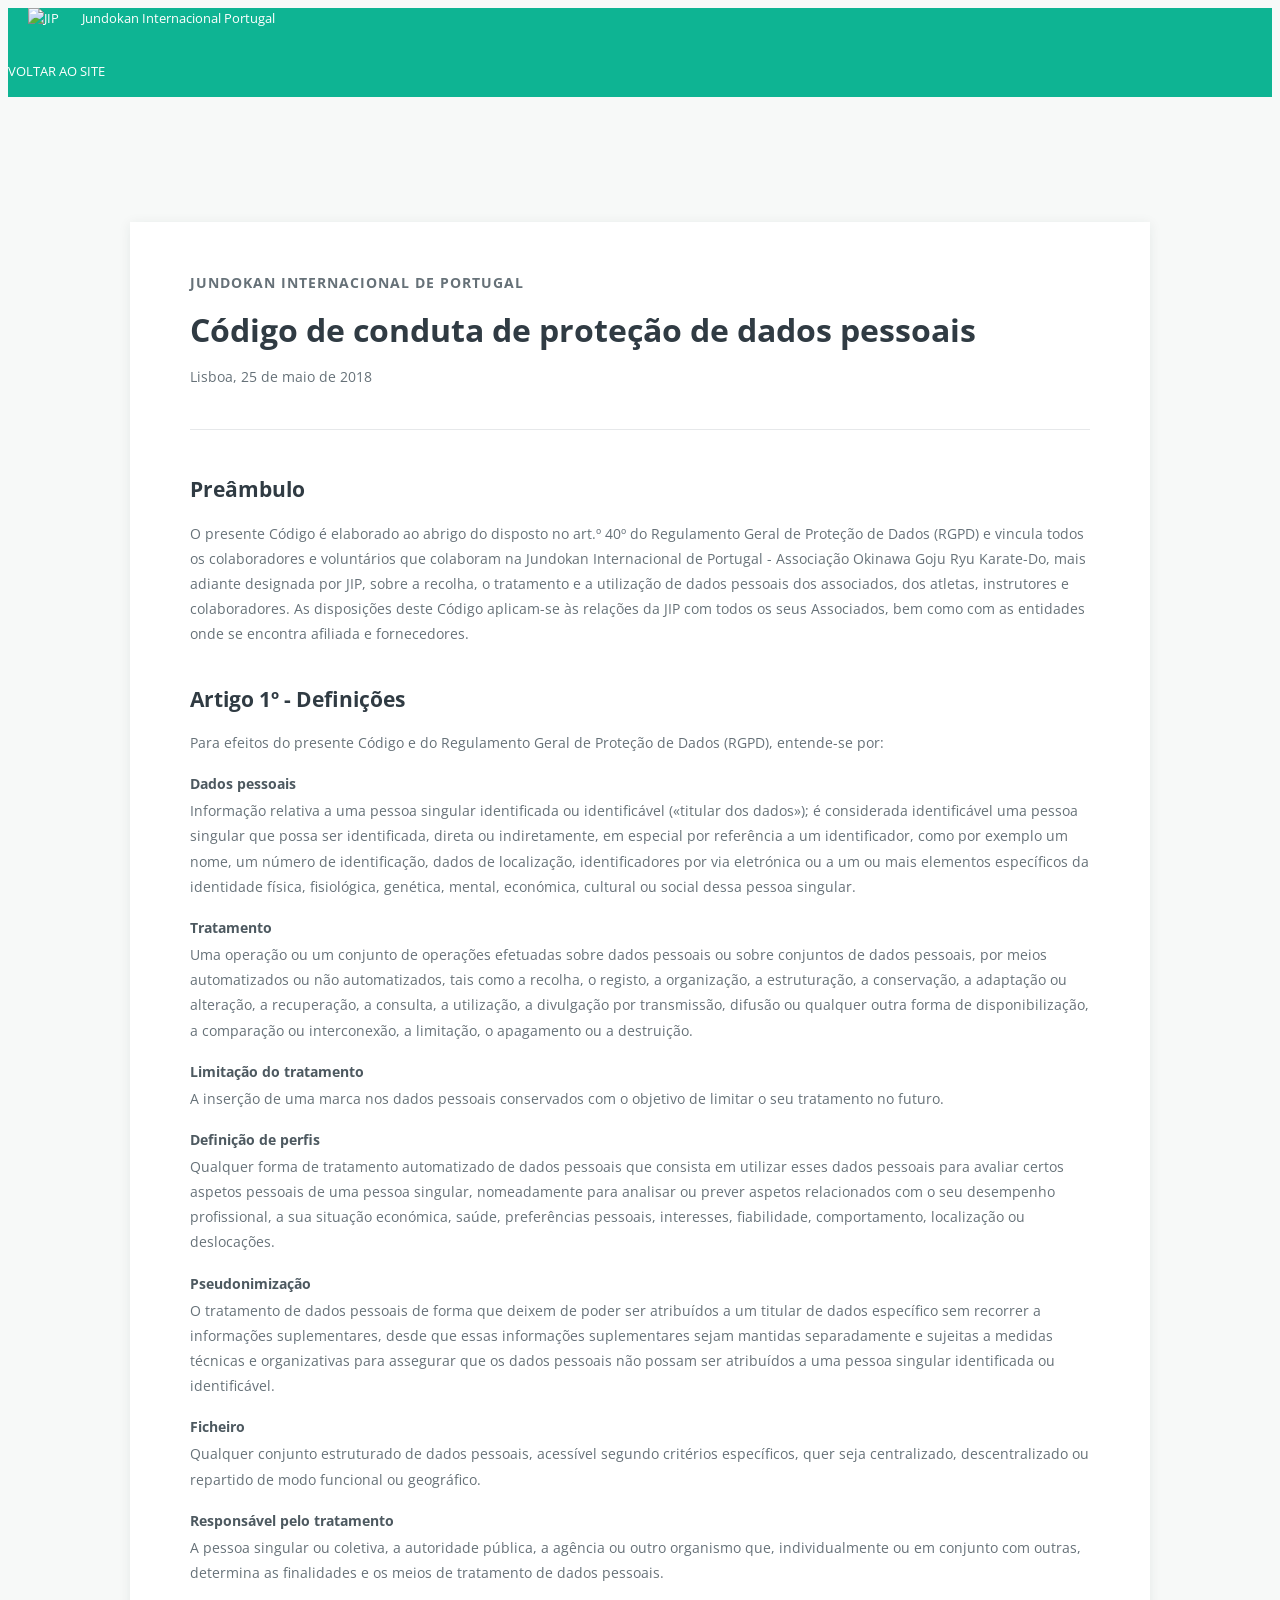
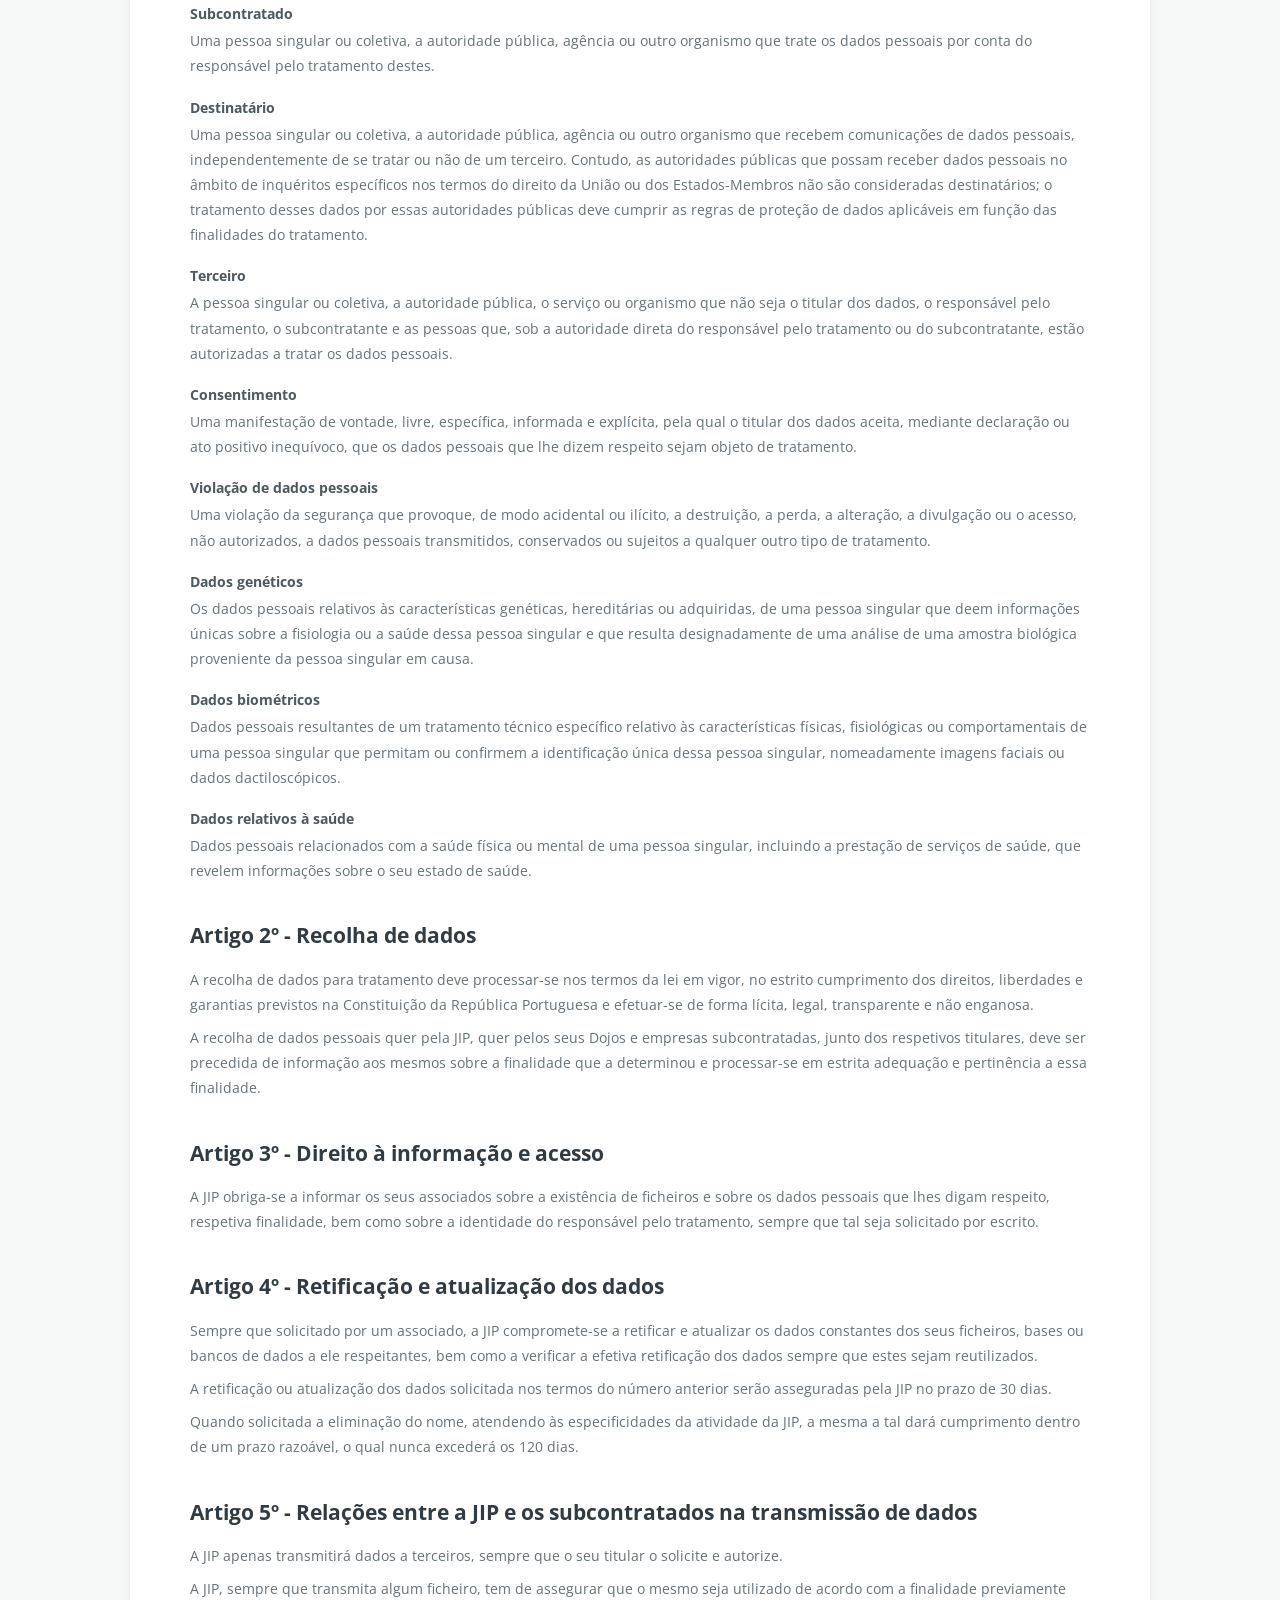
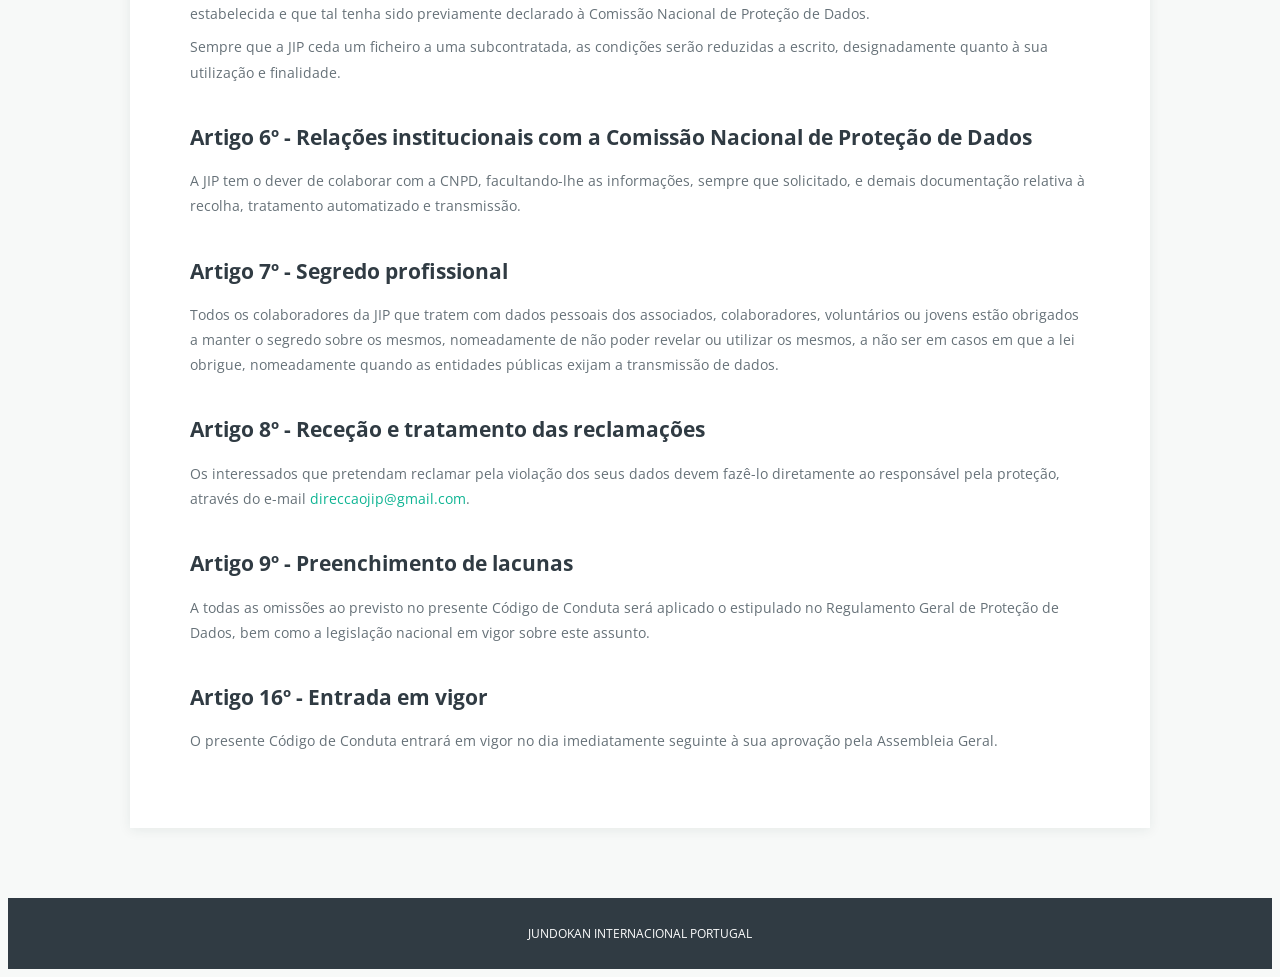
==== codigo-conduta.html @ b1f3dc52 "Update calendar and add policies" ====
<!DOCTYPE html>
<html lang="pt-PT">

<head>
    <meta charset="utf-8" />
    <meta http-equiv="X-UA-Compatible" content="IE=edge,chrome=1" />
    <meta name="viewport" content="width=device-width, initial-scale=1" />
    <meta name="description" content="Código de conduta de proteção de dados pessoais da Jundokan Internacional de Portugal." />
    <title>Código de conduta | Jundokan Internacional Portugal</title>
    <link rel="icon" href="img/favicon.jfif?format=80w" type="image/x-icon" />
    <link href="http://fonts.googleapis.com/css?family=Open+Sans:400,300,600,700,800" rel="stylesheet" type="text/css" />
    <link rel="stylesheet" href="css/font-awesome.min.css" />
    <link rel="stylesheet" href="css/bootstrap.min.css" />
    <link rel="stylesheet" href="css/normalize.min.css" />
    <link rel="stylesheet" href="css/main.css" />
</head>

<body class="privacy-page">
    <header id="navigation" class="navbar-fixed-top navbar">
        <div class="container">
            <div class="navbar-header">
                <a class="navbar-brand" href="index.html">
                    <h1 id="logo">
                        <img src="img/jundokan_logo_transparent.png" alt="JIP" style="height: 50px; margin-right: 20px;" />
                        <span>Jundokan Internacional Portugal</span>
                    </h1>
                </a>
            </div>
            <nav class="navbar-right privacy-nav" role="navigation">
                <a href="index.html"><i class="fa fa-arrow-left" aria-hidden="true"></i> Voltar ao site</a>
            </nav>
        </div>
    </header>

    <main class="privacy-content">
        <div class="container">
            <article class="privacy-document">
                <header class="privacy-heading">
                    <p class="privacy-kicker">Jundokan Internacional de Portugal</p>
                    <h2>Código de conduta de proteção de dados pessoais</h2>
                    <p class="privacy-updated">Lisboa, 25 de maio de 2018</p>
                </header>

                <h3>Preâmbulo</h3>
                <p>O presente Código é elaborado ao abrigo do disposto no art.º 40º do Regulamento Geral de Proteção de Dados (RGPD) e vincula todos os colaboradores e voluntários que colaboram na Jundokan Internacional de Portugal - Associação Okinawa Goju Ryu Karate-Do, mais adiante designada por JIP, sobre a recolha, o tratamento e a utilização de dados pessoais dos associados, dos atletas, instrutores e colaboradores. As disposições deste Código aplicam-se às relações da JIP com todos os seus Associados, bem como com as entidades onde se encontra afiliada e fornecedores.</p>

                <h3>Artigo 1º - Definições</h3>
                <p>Para efeitos do presente Código e do Regulamento Geral de Proteção de Dados (RGPD), entende-se por:</p>
                <dl>
                    <dt>Dados pessoais</dt>
                    <dd>Informação relativa a uma pessoa singular identificada ou identificável («titular dos dados»); é considerada identificável uma pessoa singular que possa ser identificada, direta ou indiretamente, em especial por referência a um identificador, como por exemplo um nome, um número de identificação, dados de localização, identificadores por via eletrónica ou a um ou mais elementos específicos da identidade física, fisiológica, genética, mental, económica, cultural ou social dessa pessoa singular.</dd>
                    <dt>Tratamento</dt>
                    <dd>Uma operação ou um conjunto de operações efetuadas sobre dados pessoais ou sobre conjuntos de dados pessoais, por meios automatizados ou não automatizados, tais como a recolha, o registo, a organização, a estruturação, a conservação, a adaptação ou alteração, a recuperação, a consulta, a utilização, a divulgação por transmissão, difusão ou qualquer outra forma de disponibilização, a comparação ou interconexão, a limitação, o apagamento ou a destruição.</dd>
                    <dt>Limitação do tratamento</dt>
                    <dd>A inserção de uma marca nos dados pessoais conservados com o objetivo de limitar o seu tratamento no futuro.</dd>
                    <dt>Definição de perfis</dt>
                    <dd>Qualquer forma de tratamento automatizado de dados pessoais que consista em utilizar esses dados pessoais para avaliar certos aspetos pessoais de uma pessoa singular, nomeadamente para analisar ou prever aspetos relacionados com o seu desempenho profissional, a sua situação económica, saúde, preferências pessoais, interesses, fiabilidade, comportamento, localização ou deslocações.</dd>
                    <dt>Pseudonimização</dt>
                    <dd>O tratamento de dados pessoais de forma que deixem de poder ser atribuídos a um titular de dados específico sem recorrer a informações suplementares, desde que essas informações suplementares sejam mantidas separadamente e sujeitas a medidas técnicas e organizativas para assegurar que os dados pessoais não possam ser atribuídos a uma pessoa singular identificada ou identificável.</dd>
                    <dt>Ficheiro</dt>
                    <dd>Qualquer conjunto estruturado de dados pessoais, acessível segundo critérios específicos, quer seja centralizado, descentralizado ou repartido de modo funcional ou geográfico.</dd>
                    <dt>Responsável pelo tratamento</dt>
                    <dd>A pessoa singular ou coletiva, a autoridade pública, a agência ou outro organismo que, individualmente ou em conjunto com outras, determina as finalidades e os meios de tratamento de dados pessoais.</dd>
                    <dt>Subcontratado</dt>
                    <dd>Uma pessoa singular ou coletiva, a autoridade pública, agência ou outro organismo que trate os dados pessoais por conta do responsável pelo tratamento destes.</dd>
                    <dt>Destinatário</dt>
                    <dd>Uma pessoa singular ou coletiva, a autoridade pública, agência ou outro organismo que recebem comunicações de dados pessoais, independentemente de se tratar ou não de um terceiro. Contudo, as autoridades públicas que possam receber dados pessoais no âmbito de inquéritos específicos nos termos do direito da União ou dos Estados-Membros não são consideradas destinatários; o tratamento desses dados por essas autoridades públicas deve cumprir as regras de proteção de dados aplicáveis em função das finalidades do tratamento.</dd>
                    <dt>Terceiro</dt>
                    <dd>A pessoa singular ou coletiva, a autoridade pública, o serviço ou organismo que não seja o titular dos dados, o responsável pelo tratamento, o subcontratante e as pessoas que, sob a autoridade direta do responsável pelo tratamento ou do subcontratante, estão autorizadas a tratar os dados pessoais.</dd>
                    <dt>Consentimento</dt>
                    <dd>Uma manifestação de vontade, livre, específica, informada e explícita, pela qual o titular dos dados aceita, mediante declaração ou ato positivo inequívoco, que os dados pessoais que lhe dizem respeito sejam objeto de tratamento.</dd>
                    <dt>Violação de dados pessoais</dt>
                    <dd>Uma violação da segurança que provoque, de modo acidental ou ilícito, a destruição, a perda, a alteração, a divulgação ou o acesso, não autorizados, a dados pessoais transmitidos, conservados ou sujeitos a qualquer outro tipo de tratamento.</dd>
                    <dt>Dados genéticos</dt>
                    <dd>Os dados pessoais relativos às características genéticas, hereditárias ou adquiridas, de uma pessoa singular que deem informações únicas sobre a fisiologia ou a saúde dessa pessoa singular e que resulta designadamente de uma análise de uma amostra biológica proveniente da pessoa singular em causa.</dd>
                    <dt>Dados biométricos</dt>
                    <dd>Dados pessoais resultantes de um tratamento técnico específico relativo às características físicas, fisiológicas ou comportamentais de uma pessoa singular que permitam ou confirmem a identificação única dessa pessoa singular, nomeadamente imagens faciais ou dados dactiloscópicos.</dd>
                    <dt>Dados relativos à saúde</dt>
                    <dd>Dados pessoais relacionados com a saúde física ou mental de uma pessoa singular, incluindo a prestação de serviços de saúde, que revelem informações sobre o seu estado de saúde.</dd>
                </dl>

                <h3>Artigo 2º - Recolha de dados</h3>
                <ol>
                    <li>A recolha de dados para tratamento deve processar-se nos termos da lei em vigor, no estrito cumprimento dos direitos, liberdades e garantias previstos na Constituição da República Portuguesa e efetuar-se de forma lícita, legal, transparente e não enganosa.</li>
                    <li>A recolha de dados pessoais quer pela JIP, quer pelos seus Dojos e empresas subcontratadas, junto dos respetivos titulares, deve ser precedida de informação aos mesmos sobre a finalidade que a determinou e processar-se em estrita adequação e pertinência a essa finalidade.</li>
                </ol>

                <h3>Artigo 3º - Direito à informação e acesso</h3>
                <p>A JIP obriga-se a informar os seus associados sobre a existência de ficheiros e sobre os dados pessoais que lhes digam respeito, respetiva finalidade, bem como sobre a identidade do responsável pelo tratamento, sempre que tal seja solicitado por escrito.</p>

                <h3>Artigo 4º - Retificação e atualização dos dados</h3>
                <ol>
                    <li>Sempre que solicitado por um associado, a JIP compromete-se a retificar e atualizar os dados constantes dos seus ficheiros, bases ou bancos de dados a ele respeitantes, bem como a verificar a efetiva retificação dos dados sempre que estes sejam reutilizados.</li>
                    <li>A retificação ou atualização dos dados solicitada nos termos do número anterior serão asseguradas pela JIP no prazo de 30 dias.</li>
                    <li>Quando solicitada a eliminação do nome, atendendo às especificidades da atividade da JIP, a mesma a tal dará cumprimento dentro de um prazo razoável, o qual nunca excederá os 120 dias.</li>
                </ol>

                <h3>Artigo 5º - Relações entre a JIP e os subcontratados na transmissão de dados</h3>
                <ol>
                    <li>A JIP apenas transmitirá dados a terceiros, sempre que o seu titular o solicite e autorize.</li>
                    <li>A JIP, sempre que transmita algum ficheiro, tem de assegurar que o mesmo seja utilizado de acordo com a finalidade previamente estabelecida e que tal tenha sido previamente declarado à Comissão Nacional de Proteção de Dados.</li>
                    <li>Sempre que a JIP ceda um ficheiro a uma subcontratada, as condições serão reduzidas a escrito, designadamente quanto à sua utilização e finalidade.</li>
                </ol>

                <h3>Artigo 6º - Relações institucionais com a Comissão Nacional de Proteção de Dados</h3>
                <p>A JIP tem o dever de colaborar com a CNPD, facultando-lhe as informações, sempre que solicitado, e demais documentação relativa à recolha, tratamento automatizado e transmissão.</p>

                <h3>Artigo 7º - Segredo profissional</h3>
                <p>Todos os colaboradores da JIP que tratem com dados pessoais dos associados, colaboradores, voluntários ou jovens estão obrigados a manter o segredo sobre os mesmos, nomeadamente de não poder revelar ou utilizar os mesmos, a não ser em casos em que a lei obrigue, nomeadamente quando as entidades públicas exijam a transmissão de dados.</p>

                <h3>Artigo 8º - Receção e tratamento das reclamações</h3>
                <p>Os interessados que pretendam reclamar pela violação dos seus dados devem fazê-lo diretamente ao responsável pela proteção, através do e-mail <a href="mailto:direccaojip@gmail.com">direccaojip@gmail.com</a>.</p>

                <h3>Artigo 9º - Preenchimento de lacunas</h3>
                <p>A todas as omissões ao previsto no presente Código de Conduta será aplicado o estipulado no Regulamento Geral de Proteção de Dados, bem como a legislação nacional em vigor sobre este assunto.</p>

                <h3>Artigo 16º - Entrada em vigor</h3>
                <p>O presente Código de Conduta entrará em vigor no dia imediatamente seguinte à sua aprovação pela Assembleia Geral.</p>
            </article>
        </div>
    </main>

    <footer class="privacy-footer">
        <div class="container">
            <p><a href="index.html">Jundokan Internacional Portugal</a></p>
        </div>
    </footer>
</body>

</html>
---- css/main.css ----
/* =================================== */
/*	Basic Style 
/* =================================== */

body {
    background-color: #fff;
    font-family: 'Open Sans', sans-serif;
    line-height: 21px;
	font-size: 13px;
    color: #6a737b;
}

ol, ul {
    margin: 0;
    padding: 0;
    list-style: none;
}

figure, p {
    margin: 0;
}

a {
    color: #fff;
	
    -webkit-transition: all .3s ease-in 0s;
       -moz-transition: all .3s ease-in 0s;
        -ms-transition: all .3s ease-in 0s;
         -o-transition: all .3s ease-in 0s;
            transition: all .3s ease-in 0s;
}

iframe {
    border: 0;
}

a, a:focus, a:hover {
    text-decoration: none;
    outline: 0;
}

a:focus, a:hover {
    color: #6CB670;
}

h1, h2, h3,
h4, h5, h6 {
	font-weight: normal;
	margin: 0;
}

.clear:before,
.clear:after {
    content: " ";
    display: table;
}
 
.clear:after {
   clear: both;
}
 
.clear {
   *zoom: 1;
}

span.color {
	color: #0feb9e;
}

body > section,
.footer {
	padding: 70px 0;
}

.sec-title {}

.sec-title h2 {
  color: #0eb493;
  font-size: 28px;
  font-weight: 800;
  text-transform: uppercase;
}

.sec-sub-title {
	margin: 35px 0 45px;
}

.sec-sub-title p {
	font-weight: 600;
	line-height: 24px;
	font-size: 18px;
	color: #5b646e;
}

.devider {
  margin-top: 30px;
}

.devider i {
  color: #cccccc;
}

.devider:before,
.devider:after {
  content: "______________________";
  color: #e6e8ea;
  position: relative;
  bottom: 6px;
}

.devider:before {
  right: 10px;
}

.devider:after {
  left: 10px;
}

.mb50 {
	margin-bottom: 50px;
}

#preloader {
  background-color: #fff;
  height: 100%;
  position: fixed;
  width: 100%;
  z-index: 1100;
}

#preloader > img {
  left: 47%;
  position: absolute;
  top: 48%;
}


/*=========================================
	Header
==========================================*/

#navigation {
  background-color: rgba(14, 180, 147, 0.1);
  border: 0 none;
  margin: 0;
  
    -webkit-transition: background-color 800ms linear;
       -moz-transition: background-color 800ms linear;
	    -ms-transition: background-color 800ms linear;
         -o-transition: background-color 800ms linear;
			transition: background-color 800ms linear;
}

.navbar-toggle i {
	color: #fff;
}

.navbar-brand {
  padding: 0;
}

.navbar-nav li a {
	border-top: 1px solid transparent;
}

.navbar-nav li a.current,
.navbar-nav li a:focus,
.navbar-nav li a:hover {
	background-color: transparent;
	border-top: 1px solid #32B0EE;
	color: #fff;
}

#logo {
    font-size: 1em;
    margin: 0px 20px;
}


/*=========================================
	Slider
==========================================*/

#slider {
	padding: 0;
}

#slider .carousel-inner .item {
  background-size: cover;
  background-position: center;
}

.carousel-caption {
  top: 30%;
}

.carousel-caption h2 {
  font-size: 62px;
  font-weight: 300;
}

.carousel-caption h2 span {
  font-weight: 800;
}

.carousel-caption h3 {
  font-size: 48px;
  font-weight: 300;
  margin: 6px 0 20px;
}

.carousel-caption p {
  color: #fff;
  font-size: 18px;
  font-weight: 300;
}

.carousel-caption p:before,
.carousel-caption p:after {
color: #0feb9e;
content: "___";
position: relative;
top: -8px;
}

.carousel-caption p:before {
  right: 20px;
}

.carousel-caption p:after {
  left: 20px;
}

.social-links {
  margin-top: 5%;
}

.social-links li {
	display: inline-block;
}

.social-links li a {
  color: rgba(255, 255, 255, 0.3);
  display: block;
  margin: 0 6px;
}

.social-links li a:hover {
  color: #fff;
}

.fancybox-overlay a {
  color: rgba(20, 20, 20, 1);
  margin: 0 6px;
}

.fancybox-overlay a:hover {
  color: #0eb493;
}

.carousel-indicators {
  bottom: 10px;
  left: inherit;
  margin: 0;
  right: 30px;
  top: 49%;
  width: 0;
}

.carousel-indicators li {
  border: 1px solid rgba(255, 255, 255, 0.3);
  height: 8px;
  width: 8px;
}

.carousel-indicators .active {
  height: 8px;
  width: 8px;
}



/*=========================================
	Features
==========================================*/

.features {
  background-color: #f4f7f9;
}

.owl-controls {
  bottom: -45px;
  margin-top: 10px;
  position: relative;
  text-align: center;
}

.owl-controls .owl-page {
  display: inline-block;
}

.owl-controls .owl-page span {
  border: 1px solid #C7CED3;
  border-radius: 20px;
  display: block;
  height: 8px;
  margin: 5px 4px;
  width: 8px;
}

.owl-controls .owl-page.active span {
  background: #062033;
  border: 0;
}

.service-icon {
  border: 1px solid #0eb493;
  border-radius: 50%;
  color: #0eb493;
  float: left;
  padding: 10px 13px;
}

.service-desc {
  margin-left: 70px;
  position: relative;
  top: 5px;
}

.service-desc h3 {
  color: #062033;
  font-size: 20px;
  font-weight: 600;
  margin-bottom: 25px;
}




/*=========================================
	Our Dojos
==========================================*/


.project-wrapper {
  display: flex;
  flex-wrap: wrap;
  justify-content: center;
  gap: 10px;
}

#dojos .project-wrapper .work-item {
   flex: 0 0 40%;
}

#history .project-wrapper .work-item {
  flex: 0 0 22%;
}

.work-filter {
  margin-bottom: 35px;
}

.work-filter ul li {
    display: inline-block;
}

.work-filter ul li a {
  color: #062033;
  display: block;
  font-size: 14px;
  font-weight: 700;
  padding: 5px 17px;
  border-radius: 6px;
  text-transform: capitalize;
}

.work-filter ul li a:hover,
.work-filter ul li a.active {
  background-color: #0eb493;
  border-radius: 6px;
  color: #fff;
  padding: 5px 17px;
}

.mix {
    display: none;
}

.work-item {
    float: left;
    width: 25%;
    position: relative;
}

.work-item > img {
  display: block;
  height: auto;
  width: 100%;
}

.overlay {
	background-color: rgba(14,180,147,.9);
	text-align: center;
	position: absolute;
	left: 0;
	top: 0;
	width: 100%;
	height: 100%;
	color: #fff;
	
	opacity: 0;
	filter: alpha(opacity=0);
	
	-webkit-transition: all 450ms ease-out 0s;	
	   -moz-transition: all 450ms ease-out 0s;
		 -o-transition: all 450ms ease-out 0s;
		    transition: all 450ms ease-out 0s;
		  
	-webkit-transform: rotateY(180deg) scale(0.5,0.5);
	   -moz-transform: rotateY(180deg) scale(0.5,0.5);
		-ms-transform: rotateY(180deg) scale(0.5,0.5);
		 -o-transform: rotateY(180deg) scale(0.5,0.5);
			transform: rotateY(180deg) scale(0.5,0.5);
}

.work-item:hover .overlay {
	opacity: 1;
	filter: alpha(opacity=100);
	
	-webkit-transform: rotateY(0deg) scale(1,1);
	   -moz-transform: rotateY(0deg) scale(1,1);
		-ms-transform: rotateY(0deg) scale(1,1);
		 -o-transform: rotateY(0deg) scale(1,1);
		    transform: rotateY(0deg) scale(1,1);
}

.work-item .overlay a {
  border: 1px solid #fff;
  border-radius: 50%;
  display: inline-block;
  margin-top: 4%;
  padding: 7px 10px;
}

.work-item .overlay a:hover {
  color: #fff;
}

.work-item .overlay h4 {
  font-size: 18px;
  font-weight: 700;
  line-height: 24px;
  margin: 20px 0 8px;
}

.work-item .overlay p {
  font-size: 14px;
  line-height: 24px;
}


.fancybox-wrap .social-links {
  margin: 10px 20px;
}

.social-links li a {
  background-color: #0d7c67;
  color: #fff;
  height: 42px;
  padding: 10px 0 0;
  width: 42px;
}

/*=========================================
	Our Team Member
==========================================*/

.member-thumb {
  width: 273px;
  margin: 0 auto;
  position: relative;
}

.member-thumb .overlay h5 {
  font-size: 16px;
  font-weight: 700;
  line-height: 24px;
  margin: 10px 0;
}

.member-thumb .overlay {
	font-size: 16px;
	padding: 20px;
	line-height: 24px;
}

.team-member {
  margin-bottom: 20px;
}

.team-member h4 {
  color: #062033;
  font-size: 18px;
  font-weight: 600;
  line-height: 24px;
  margin: 15px 0 8px;
}

.member-thumb:hover .overlay {
	cursor: pointer;
	opacity: 1;
	filter: alpha(opacity=100);
	
	-webkit-transform: rotateY(0deg) scale(1,1);
	   -moz-transform: rotateY(0deg) scale(1,1);
		-ms-transform: rotateY(0deg) scale(1,1);
		 -o-transform: rotateY(0deg) scale(1,1);
		    transform: rotateY(0deg) scale(1,1);
}

.team-member:hover h4 {
  color: #0eb493;
}

.team-member .social-links {
  margin-top: 10px;
}



.team-member .social-links li a, .work-item  .social-links li a {
  background-color: #0d7c67;
  color: #fff;
  height: 42px;
  padding: 10px 0 0;
  width: 42px;
}


/*=========================================
	Some fun facts
==========================================*/

#facts {
	background-image: url("../img/parallax/fundo.jpeg");
	background-color: rgba(6,32,51,.8);
	background-attachment: fixed !important;
	background-position: center center;
	background-repeat: no-repeat;
	background-size: cover;
	padding: 0;
}

.facts .devider:before,
.facts .devider:after {
	color: #737C85;
}

.facts .devider i {
	color: #fff;
}

.parallax-overlay {
	background-color: rgba(6,32,51,.8);
	padding: 70px 0;
}

.counters-item {
  color: #fff;
}

.counters-item i {
  border: 1px solid #737C85;
  border-radius: 50%;
  color: #fff;
  display: inline-block;
  height: 120px;
  margin: 0 0 35px;
  padding: 40px 0 0;
  width: 120px;
}

.counters-item strong {
  display: block;
  font-size: 60px;
  font-weight: 600;
  line-height: 60px;
}

.counters-item p {
  font-size: 18px;
  line-height: 24px;
  margin-top: 15px;
  text-transform: uppercase;
}

/*=========================================
	Calendar
==========================================*/

.calendar {
  max-width: 90%;
    margin: 0 auto;
}

/*=========================================
	Contact Us
==========================================*/

.contact {
	padding-bottom: 0;
}

.contact-address h3 {
  color: #062033;
  font-size: 22px;
  line-height: 32px;
  margin-bottom: 25px;
}

.contact-address p {
  line-height: 24px;
}

.contact-form {}

.contact-form h3 {
  color: #062033;
  font-size: 24px;
  font-weight: 700;
  line-height: 32px;
  margin-bottom: 25px;
}

.contact-form .input-group {
  width: 100%;
}

.contact-form .form-control {
  border-color: -moz-use-text-color -moz-use-text-color #cccccc;
  border-radius: 0;
  border-style: none none solid;
  border-width: 0 0 1px;
  box-shadow: none;
  margin-bottom: 10px;
}

/* Privacy policy */
.privacy-page {
  background-color: #f7f9f8;
}

.privacy-page #navigation {
  background-color: #0eb493;
}

.privacy-nav {
  padding-top: 17px;
}

.privacy-nav a {
  display: inline-block;
  padding: 15px 0;
  color: #fff;
  font-size: 13px;
  text-transform: uppercase;
}

.privacy-content {
  padding: 125px 0 70px;
}

.privacy-document {
  max-width: 900px;
  margin: 0 auto;
  padding: 48px 60px 60px;
  background: #fff;
  box-shadow: 0 2px 12px rgba(30, 55, 48, 0.08);
}

.privacy-heading {
  margin-bottom: 45px;
  padding-bottom: 25px;
  border-bottom: 1px solid #e6e8ea;
}

.privacy-kicker {
  margin-bottom: 12px;
  color: #0eb493;
  font-size: 12px;
  font-weight: 700;
  letter-spacing: 1px;
  text-transform: uppercase;
}

.privacy-heading h2 {
  color: #303b43;
  font-size: 32px;
  font-weight: 700;
  line-height: 1.25;
}

.privacy-updated {
  margin-top: 14px;
  color: #8a949a;
  font-size: 12px;
}

.privacy-document h3 {
  margin: 38px 0 17px;
  color: #303b43;
  font-size: 21px;
  font-weight: 700;
  line-height: 1.35;
}

.privacy-document h4 {
  margin: 26px 0 10px;
  color: #4d5960;
  font-size: 16px;
  font-weight: 700;
  line-height: 1.4;
}

.privacy-document p,
.privacy-document li,
.privacy-document dd {
  color: #667178;
  font-size: 14px;
  line-height: 1.8;
}

.privacy-document p {
  margin-bottom: 15px;
}

.privacy-document ul {
  margin: 8px 0 18px 20px;
  padding-left: 18px;
  list-style: disc;
}

.privacy-document li {
  margin-bottom: 8px;
}

.privacy-document a {
  color: #0eb493;
}

.privacy-document dl {
  margin: 12px 0 22px;
}

.privacy-document dt {
  margin-top: 18px;
  color: #4d5960;
  font-size: 14px;
  font-weight: 700;
}

.privacy-document dd {
  margin: 4px 0 0;
}

.privacy-footer {
  padding: 25px 0;
  background-color: #303b43;
  text-align: center;
}

.privacy-footer a {
  color: #fff;
  font-size: 12px;
  text-transform: uppercase;
}

@media (max-width: 767px) {
  .privacy-page .navbar-brand {
    max-width: 72%;
  }

  .privacy-page #logo span {
    display: none;
  }

  .privacy-page #logo img {
    margin-right: 0 !important;
  }

  .privacy-nav {
    padding-top: 8px;
  }

  .privacy-nav a {
    padding: 12px 15px;
  }

  .privacy-content {
    padding: 100px 0 35px;
  }

  .privacy-document {
    padding: 30px 22px 38px;
  }

  .privacy-heading h2 {
    font-size: 26px;
  }
}

.contact-form .input-field {
  width: 48%;
  float: left;
  margin-right: 4%;
}

.contact-form .input-field:last-child {
  margin-right: 0;
}

.contact-form .form-control.error {
border-bottom-color: #c0392b;
}

label.error {
  color: #c0392b;
  font-weight: normal;
  text-transform: capitalize;
}

.contact-form #form-submit {
  background: url("../img/envelop.png") no-repeat scroll 0 15px transparent;
  border: 0 none;
  color: #000;
  font-size: 16px;
  line-height: 24px;
  padding: 10px;
  text-align: right;
  width: 150px;
}

.footer-social {
  margin-top: 17px;
}

.footer-social li a {
  color: #cdd2d6;
  display: block;
  margin-bottom: 10px;
}

#map_canvas {
  height: 215px;
  width: 100%;
}



/*=========================================
	Contact Us
==========================================*/


.footer {
  background-color: #1ea78d;
  border-top: 5px solid #062033;
  color: #fff;
}

.footer a:hover {
  color: #062033;
}

.footer h6 {
  font-size: 14px;
  font-weight: 700;
  line-height: 24px;
  margin-bottom: 30px;
}

.about-us p {
  line-height: 24px;
}

.footer-single .subscribe {
  margin-bottom: 15px;
  position: relative;
}

.subscribe #subscribe {
  background-color: transparent;
  border: 2px solid #fff;
  border-radius: 2px;
  height: 40px;
  text-indent: 10px;
  width: 100%;
}

.subscribe #subs {
  background-color: transparent;
  border: 0 none;
  font-size: 24px;
  position: absolute;
  right: 0;
  top: 6px;
}

.footer-single {
  line-height: 24px;
}

.footer-single ul {
  }

.footer-single li {
  line-height: 32px;
}

.footer-single p i {
  margin: 0 10px;
}

.credit a {
  color: #062033;
}

.credit a:hover {
  color: #fff;
}

.copyright {
  color: #fff;
  margin-top: 100px;
}

#back-top {
  bottom: 20px;
  position: fixed;
  right: 25px;
  z-index: 9;
}
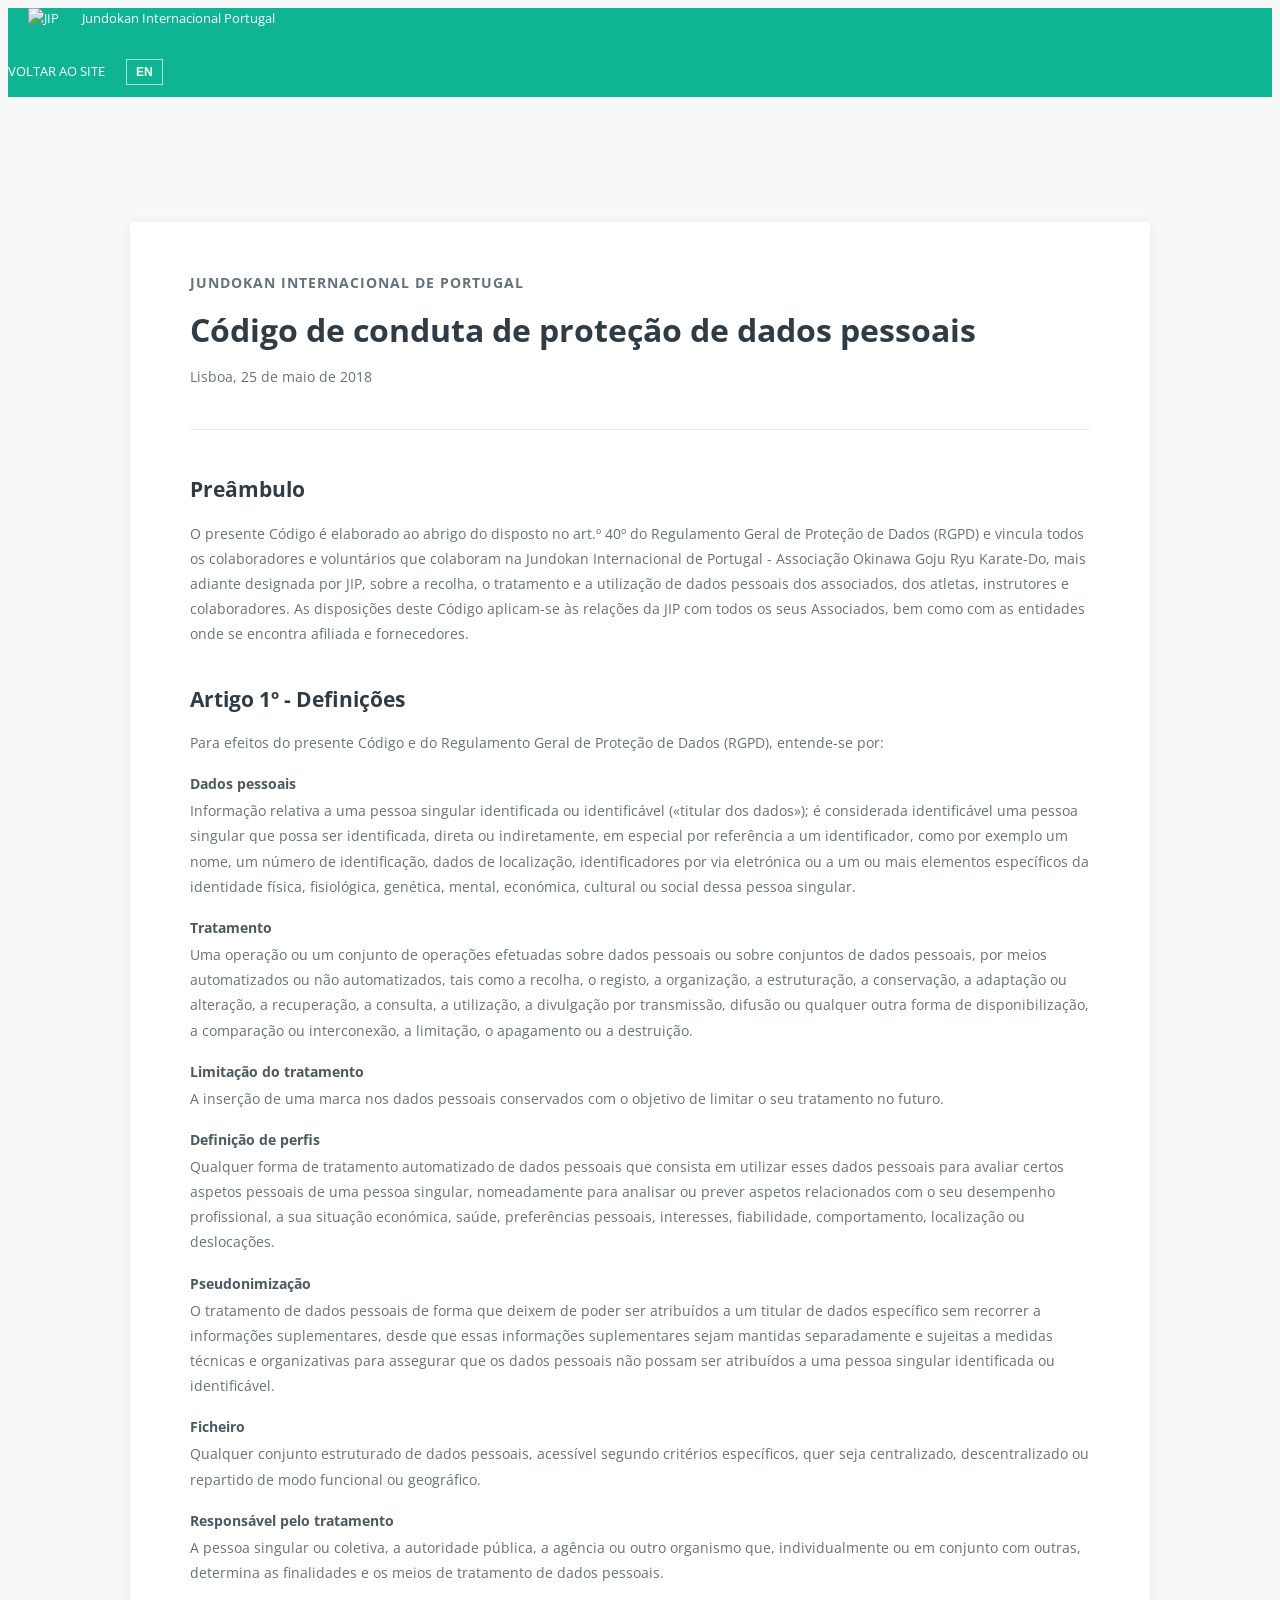
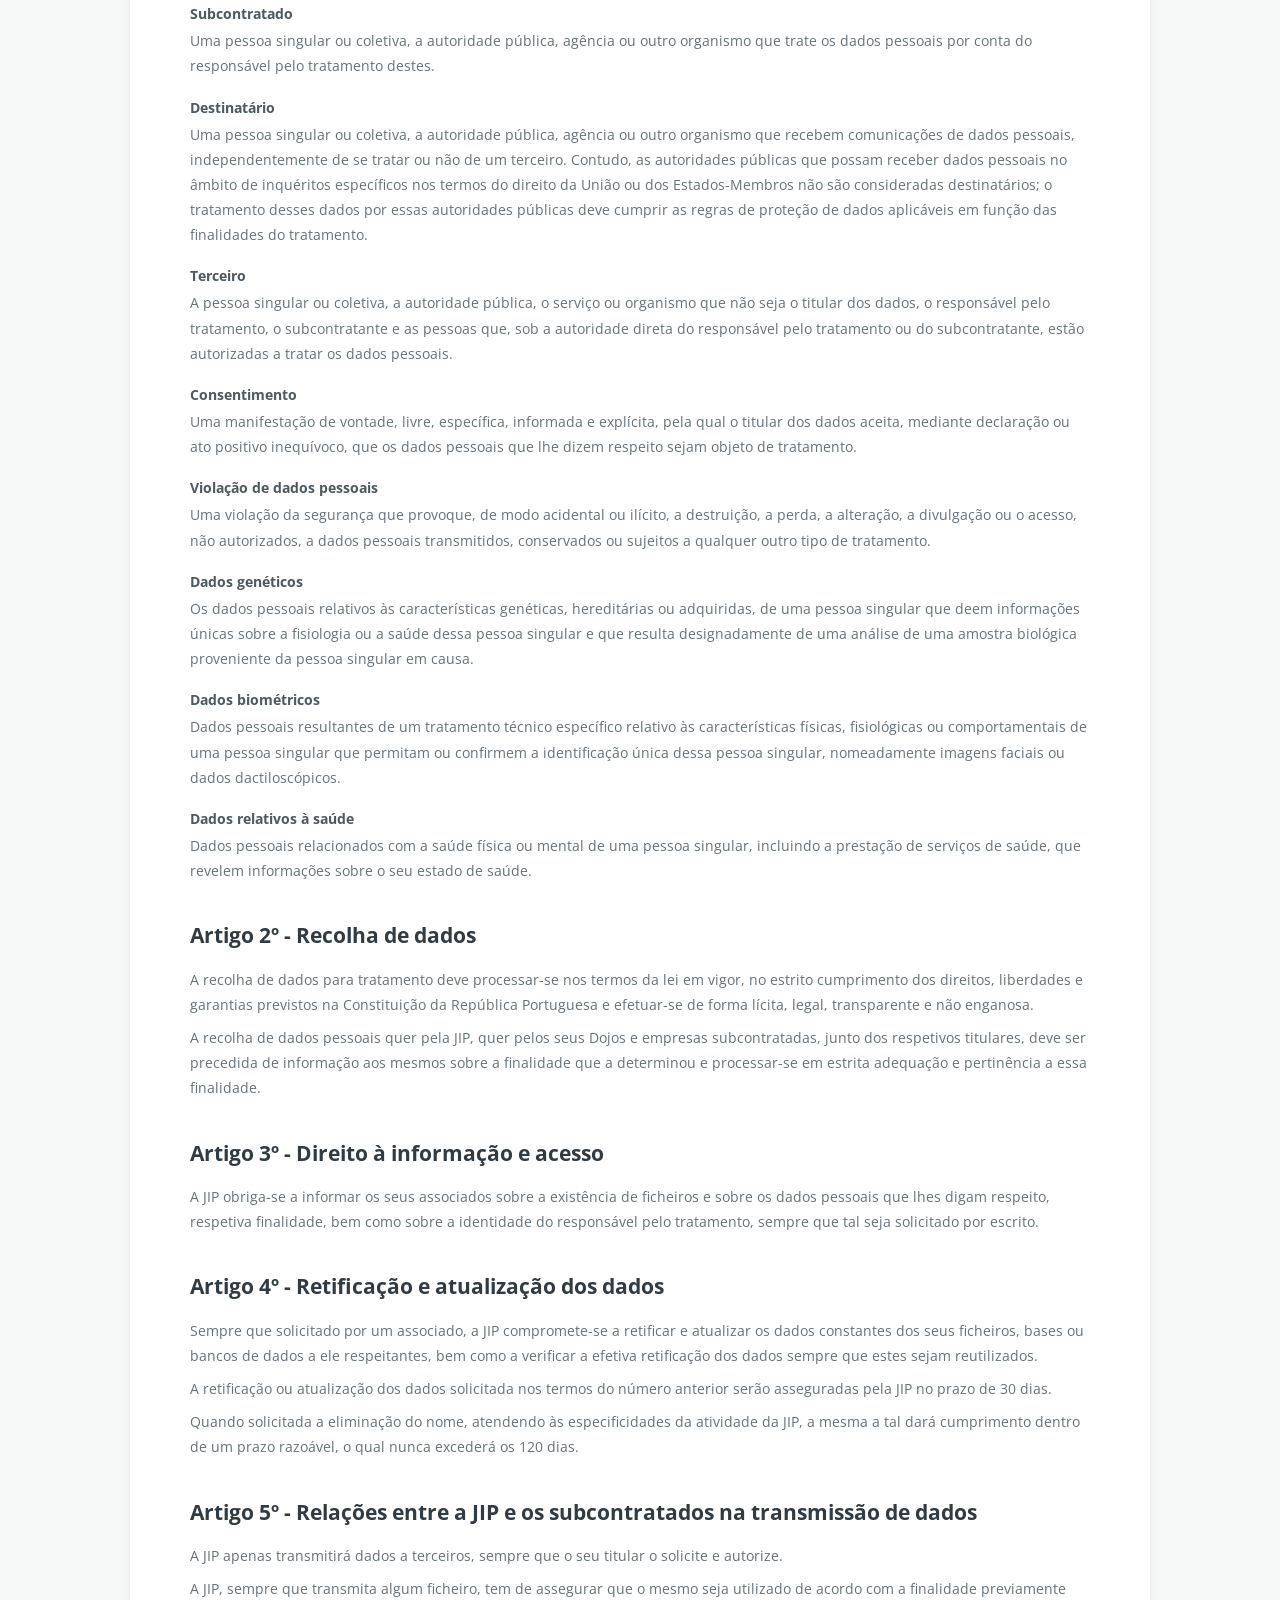
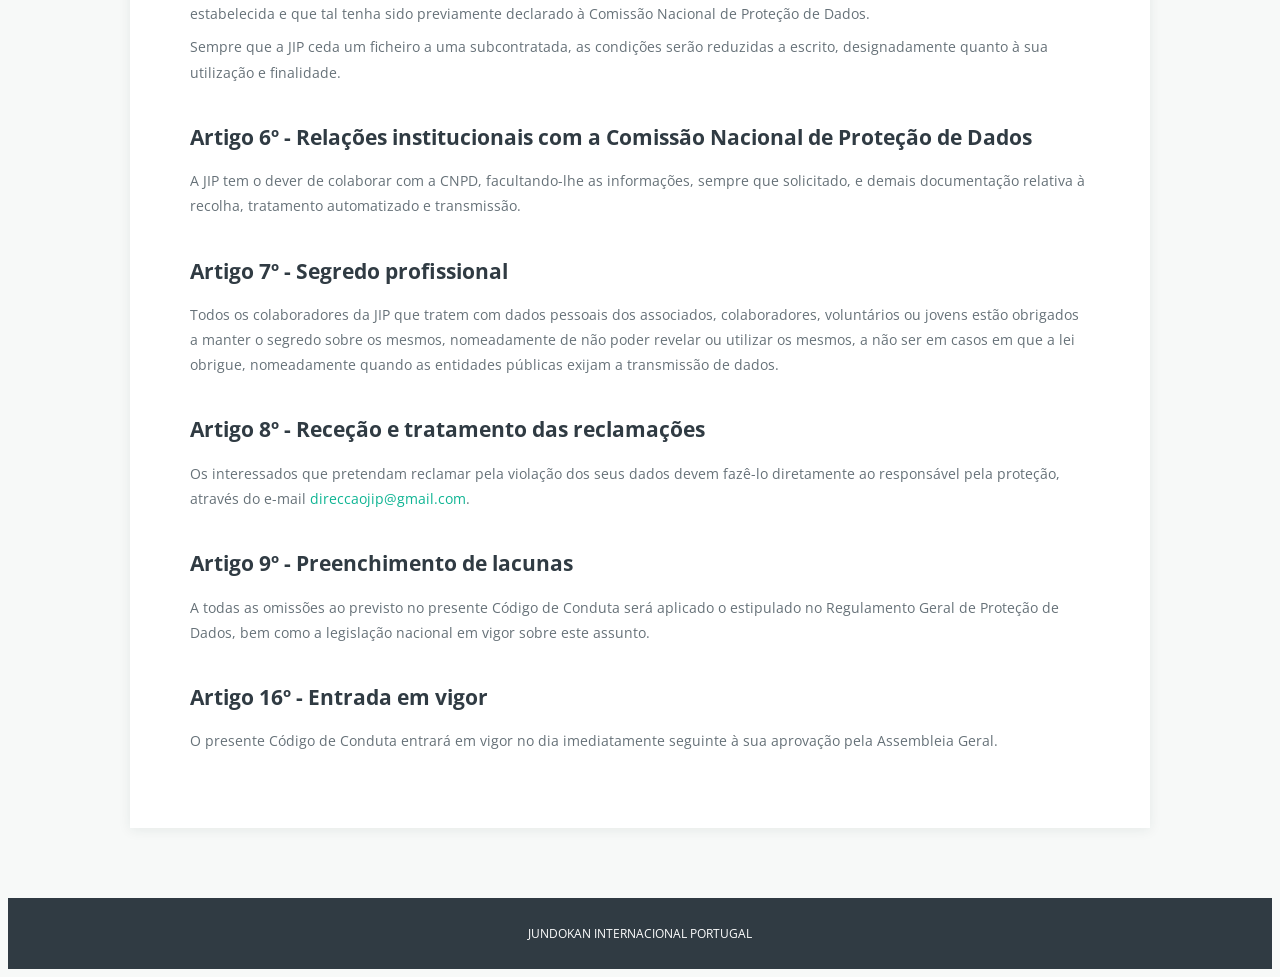
==== commit 53fbaeb7: "Adicionar mais linguas e ajustes para melhor navegação e interacção" ====
--- a/codigo-conduta.html
+++ b/codigo-conduta.html
@@ -28,6 +28,7 @@
             </div>
             <nav class="navbar-right privacy-nav" role="navigation">
                 <a href="index.html"><i class="fa fa-arrow-left" aria-hidden="true"></i> Voltar ao site</a>
+                <button type="button" class="privacy-language-toggle" id="legal-language-toggle">EN</button>
             </nav>
         </div>
     </header>
@@ -125,6 +126,8 @@
             <p><a href="index.html">Jundokan Internacional Portugal</a></p>
         </div>
     </footer>
+    <script src="js/jquery-1.11.1.min.js"></script>
+    <script src="js/legal-language.js"></script>
 </body>
 
 </html>
--- a/css/main.css
+++ b/css/main.css
@@ -2,6 +2,10 @@
 /* =================================== */
 /*	Basic Style 
 /* =================================== */
+
+html {
+  overflow-x: hidden;
+}
 
 body {
     background-color: #fff;
@@ -9,6 +13,7 @@
     line-height: 21px;
 	font-size: 13px;
     color: #6a737b;
+  overflow-x: hidden;
 }
 
 ol, ul {
@@ -133,6 +138,88 @@
   left: 47%;
   position: absolute;
   top: 48%;
+}
+
+.privacy-consent {
+  background: rgba(6, 32, 51, 0.98);
+  border-top: 3px solid #0eb493;
+  display: flex;
+  justify-content: center;
+  left: 0;
+  padding: 14px 24px;
+  position: fixed;
+  bottom: 0;
+  width: 100%;
+  z-index: 1200;
+}
+
+.privacy-consent-panel {
+  align-items: center;
+  color: #fff;
+  display: flex;
+  gap: 24px;
+  justify-content: space-between;
+  max-width: 1180px;
+  padding: 0;
+  width: 100%;
+}
+
+.privacy-consent-panel h2 {
+  color: #fff;
+  font-size: 18px;
+  font-weight: 700;
+  margin: 0 0 4px;
+}
+
+.privacy-consent-panel p {
+  color: rgba(255, 255, 255, 0.86);
+  line-height: 1.7;
+  margin: 0;
+}
+
+.privacy-consent-actions {
+  align-items: center;
+  display: flex;
+  flex-shrink: 0;
+  gap: 16px;
+}
+
+.privacy-consent-actions a {
+  color: #80f1d2;
+  font-weight: 700;
+  white-space: nowrap;
+}
+
+.privacy-consent-actions button {
+  background: #0eb493;
+  border: 1px solid #0eb493;
+  color: #fff;
+  font-weight: 700;
+  padding: 9px 22px;
+  white-space: nowrap;
+}
+
+.privacy-consent-actions button:hover,
+.privacy-consent-actions button:focus {
+  background: #062033;
+  border-color: #062033;
+  outline: 0;
+}
+
+@media (max-width: 767px) {
+  .privacy-consent {
+    padding: 14px 16px;
+  }
+
+  .privacy-consent-panel {
+    align-items: stretch;
+    flex-direction: column;
+    gap: 10px;
+  }
+
+  .privacy-consent-actions {
+    justify-content: space-between;
+  }
 }
 
 
@@ -177,6 +264,25 @@
     margin: 0px 20px;
 }
 
+.language-switcher button {
+  background: transparent;
+  border: 1px solid rgba(255, 255, 255, 0.65);
+  color: #fff;
+  font-size: 12px;
+  font-weight: 700;
+  line-height: 18px;
+  margin: 13px 0 0 12px;
+  min-width: 38px;
+  padding: 5px 8px;
+}
+
+.language-switcher button:hover,
+.language-switcher button:focus {
+  background: #fff;
+  color: #062033;
+  outline: 0;
+}
+
 
 /*=========================================
 	Slider
@@ -184,6 +290,7 @@
 
 #slider {
 	padding: 0;
+  overflow: hidden;
 }
 
 #slider .carousel-inner .item {
@@ -232,6 +339,127 @@
   left: 20px;
 }
 
+.dojo-carousel-slide .carousel-caption {
+  top: 28%;
+}
+
+.dojo-carousel-slide .carousel-caption h2 {
+  font-size: 52px;
+  font-weight: 700;
+}
+
+.dojo-carousel-slide .carousel-caption h3 {
+  font-size: 30px;
+  margin-bottom: 18px;
+}
+
+.dojo-carousel-slide .carousel-caption p {
+  font-size: 17px;
+  margin-bottom: 28px;
+}
+
+.calendar-carousel-slide .carousel-caption h2 {
+  font-size: 48px;
+  font-weight: 300;
+}
+
+.calendar-carousel-slide .carousel-caption h2 span {
+  font-weight: 800;
+}
+
+.calendar-carousel-slide .carousel-caption h3 {
+  font-size: 30px;
+  margin-bottom: 18px;
+}
+
+.calendar-carousel-slide .carousel-caption p {
+  font-size: 17px;
+  margin-bottom: 28px;
+}
+
+.calendar-carousel-slide {
+  background-color: #062033;
+  background-position: 94% center;
+  background-repeat: no-repeat;
+  background-size: 58% auto !important;
+}
+
+.calendar-carousel-slide .carousel-caption {
+  left: 10%;
+  right: auto;
+  text-align: left;
+  top: 28%;
+  width: 36%;
+}
+
+.calendar-carousel-slide .carousel-caption h2 {
+  font-size: 42px;
+}
+
+.calendar-carousel-slide .carousel-caption h3 {
+  font-size: 24px;
+}
+
+.calendar-carousel-slide .carousel-caption p {
+  font-size: 15px;
+}
+
+.calendar-carousel-slide .carousel-caption p:before,
+.calendar-carousel-slide .carousel-caption p:after {
+  display: none;
+}
+
+@media (max-width: 767px) {
+  .calendar-carousel-slide {
+    background-position: center;
+    background-size: cover !important;
+  }
+
+  .calendar-carousel-slide .carousel-caption {
+    left: 8%;
+    right: 8%;
+    text-align: center;
+    top: 25%;
+    width: auto;
+  }
+}
+
+.carousel-control {
+  background: transparent !important;
+  background-image: none !important;
+  box-shadow: none !important;
+  opacity: 0.65;
+  width: 8%;
+}
+
+.carousel-control:hover,
+.carousel-control:focus {
+  background: transparent !important;
+  background-image: none !important;
+  opacity: 1;
+}
+
+.carousel-control .glyphicon {
+  display: none;
+}
+
+.carousel-control .fa {
+  font-size: 34px;
+  left: 50%;
+  line-height: 1;
+  position: absolute;
+  top: 50%;
+  transform: translate(-50%, -50%);
+}
+
+.carousel-control:before {
+  display: none;
+}
+
+.carousel-control:after {
+  display: none;
+}
+
 .social-links {
   margin-top: 5%;
 }
@@ -260,21 +488,25 @@
 }
 
 .carousel-indicators {
-  bottom: 10px;
-  left: inherit;
+  bottom: 22px;
+  left: 50%;
   margin: 0;
-  right: 30px;
-  top: 49%;
-  width: 0;
+  right: auto;
+  text-align: center;
+  top: auto;
+  transform: translateX(-50%);
+  width: auto;
 }
 
 .carousel-indicators li {
   border: 1px solid rgba(255, 255, 255, 0.3);
+  border-radius: 50%;
   height: 8px;
   width: 8px;
 }
 
 .carousel-indicators .active {
+  border-radius: 50%;
   height: 8px;
   width: 8px;
 }
@@ -287,6 +519,12 @@
 
 .features {
   background-color: #f4f7f9;
+}
+
+@media (max-width: 767px) {
+  .features {
+    overflow: hidden;
+  }
 }
 
 .owl-controls {
@@ -384,8 +622,12 @@
   padding: 5px 17px;
 }
 
-.mix {
-    display: none;
+#dojos .mix {
+  display: none;
+}
+
+#history .mix {
+  display: block;
 }
 
 .work-item {
@@ -398,6 +640,27 @@
   display: block;
   height: auto;
   width: 100%;
+}
+
+#dojos .work-item {
+  cursor: pointer;
+}
+
+#dojos .work-item:focus {
+  outline: 3px solid #0eb493;
+  outline-offset: 3px;
+}
+
+#dojos .dojo-details-trigger {
+  border: 0;
+  display: block;
+  height: 1px;
+  margin: 0;
+  opacity: 0;
+  overflow: hidden;
+  padding: 0;
+  position: absolute;
+  width: 1px;
 }
 
 .overlay {
@@ -668,6 +931,23 @@
   text-transform: uppercase;
 }
 
+.privacy-language-toggle {
+  background: transparent;
+  border: 1px solid rgba(255, 255, 255, 0.65);
+  color: #fff;
+  font-size: 12px;
+  font-weight: 700;
+  margin-left: 18px;
+  padding: 5px 9px;
+}
+
+.privacy-language-toggle:hover,
+.privacy-language-toggle:focus {
+  background: #fff;
+  color: #062033;
+  outline: 0;
+}
+
 .privacy-content {
   padding: 125px 0 70px;
 }
@@ -941,4 +1221,199 @@
   position: fixed;
   right: 25px;
   z-index: 9;
+}
+
+/*=========================================
+	Visitor journey
+==========================================*/
+
+.hero-actions {
+  display: flex;
+  justify-content: center;
+  gap: 12px;
+  margin-top: 30px;
+}
+
+#slider .wow {
+  visibility: visible;
+}
+
+.hero-button,
+.section-button {
+  display: inline-block;
+  padding: 12px 20px;
+  border: 1px solid #fff;
+  color: #fff;
+  font-size: 15px;
+  font-weight: 700;
+  transition: background-color 200ms ease, color 200ms ease, border-color 200ms ease;
+}
+
+.hero-button-primary,
+.section-button {
+  background-color: #0eb493;
+  border-color: #0eb493;
+}
+
+.hero-button:hover,
+.hero-button:focus,
+.section-button:hover,
+.section-button:focus {
+  background-color: #fff;
+  border-color: #fff;
+  color: #062033;
+}
+
+.hero-social-links {
+  margin-top: 22px;
+}
+
+.first-class {
+  background: #062033;
+  color: #fff;
+}
+
+.first-class .sec-title h2,
+.first-class .sec-sub-title p {
+  color: #fff;
+}
+
+.first-class .devider:before,
+.first-class .devider:after {
+  color: rgba(255, 255, 255, 0.22);
+}
+
+.first-class-steps {
+  display: flex;
+  gap: 20px;
+  margin: 0 auto;
+  max-width: 960px;
+}
+
+.first-class-step {
+  position: relative;
+  flex: 1;
+  min-height: 220px;
+  padding: 28px 24px;
+  border-top: 3px solid #0eb493;
+  background: rgba(255, 255, 255, 0.08);
+}
+
+.first-class-step > i {
+  display: block;
+  color: #0feb9e;
+  font-size: 28px;
+  margin-bottom: 20px;
+}
+
+.first-class-step h3 {
+  color: #fff;
+  font-size: 19px;
+  font-weight: 700;
+  margin-bottom: 12px;
+}
+
+.first-class-step p {
+  color: rgba(255, 255, 255, 0.82);
+  line-height: 1.7;
+}
+
+.step-number {
+  position: absolute;
+  top: 20px;
+  right: 20px;
+  color: rgba(255, 255, 255, 0.42);
+  font-size: 13px;
+  font-weight: 700;
+}
+
+.first-class-action {
+  margin-top: 32px;
+  text-align: center;
+}
+
+.calendar-filter label {
+  display: block;
+  color: #5b646e;
+  font-size: 14px;
+  font-weight: 700;
+  margin-bottom: 8px;
+}
+
+.calendar-filter select {
+  width: 100%;
+  border: 1px solid #cdd2d6;
+  border-radius: 0;
+  color: #062033;
+  font-size: 16px;
+  min-height: 50px;
+  padding: 12px 16px;
+}
+
+.calendar-filter select:focus {
+  border-color: #0eb493;
+  box-shadow: 0 0 0 3px rgba(14, 180, 147, 0.18);
+  outline: 0;
+}
+
+.calendar-filter {
+  margin: 0 auto 32px;
+  max-width: 360px;
+}
+
+.calendar-filter select {
+  background: #fff;
+}
+
+.calendar .timeline li[hidden] {
+  display: none;
+}
+
+.contact-intro {
+  color: #5b646e;
+  line-height: 1.7;
+  margin: 12px 0 24px;
+}
+
+.contact-form #form-submit {
+  background: #0eb493;
+  color: #fff;
+  font-weight: 700;
+  text-align: center;
+  transition: background-color 200ms ease;
+}
+
+.contact-form #form-submit:hover,
+.contact-form #form-submit:focus {
+  background: #062033;
+}
+
+@media (max-width: 767px) {
+  .hero-actions {
+    align-items: center;
+    flex-direction: column;
+    gap: 12px;
+    margin-top: 24px;
+  }
+
+  .hero-button {
+    min-width: 240px;
+  }
+
+  .first-class-steps {
+    flex-direction: column;
+  }
+
+  .first-class-step {
+    min-height: 0;
+  }
+}
+
+@media (prefers-reduced-motion: reduce) {
+  *,
+  *:before,
+  *:after {
+    scroll-behavior: auto !important;
+    transition-duration: 0.01ms !important;
+  }
 }
